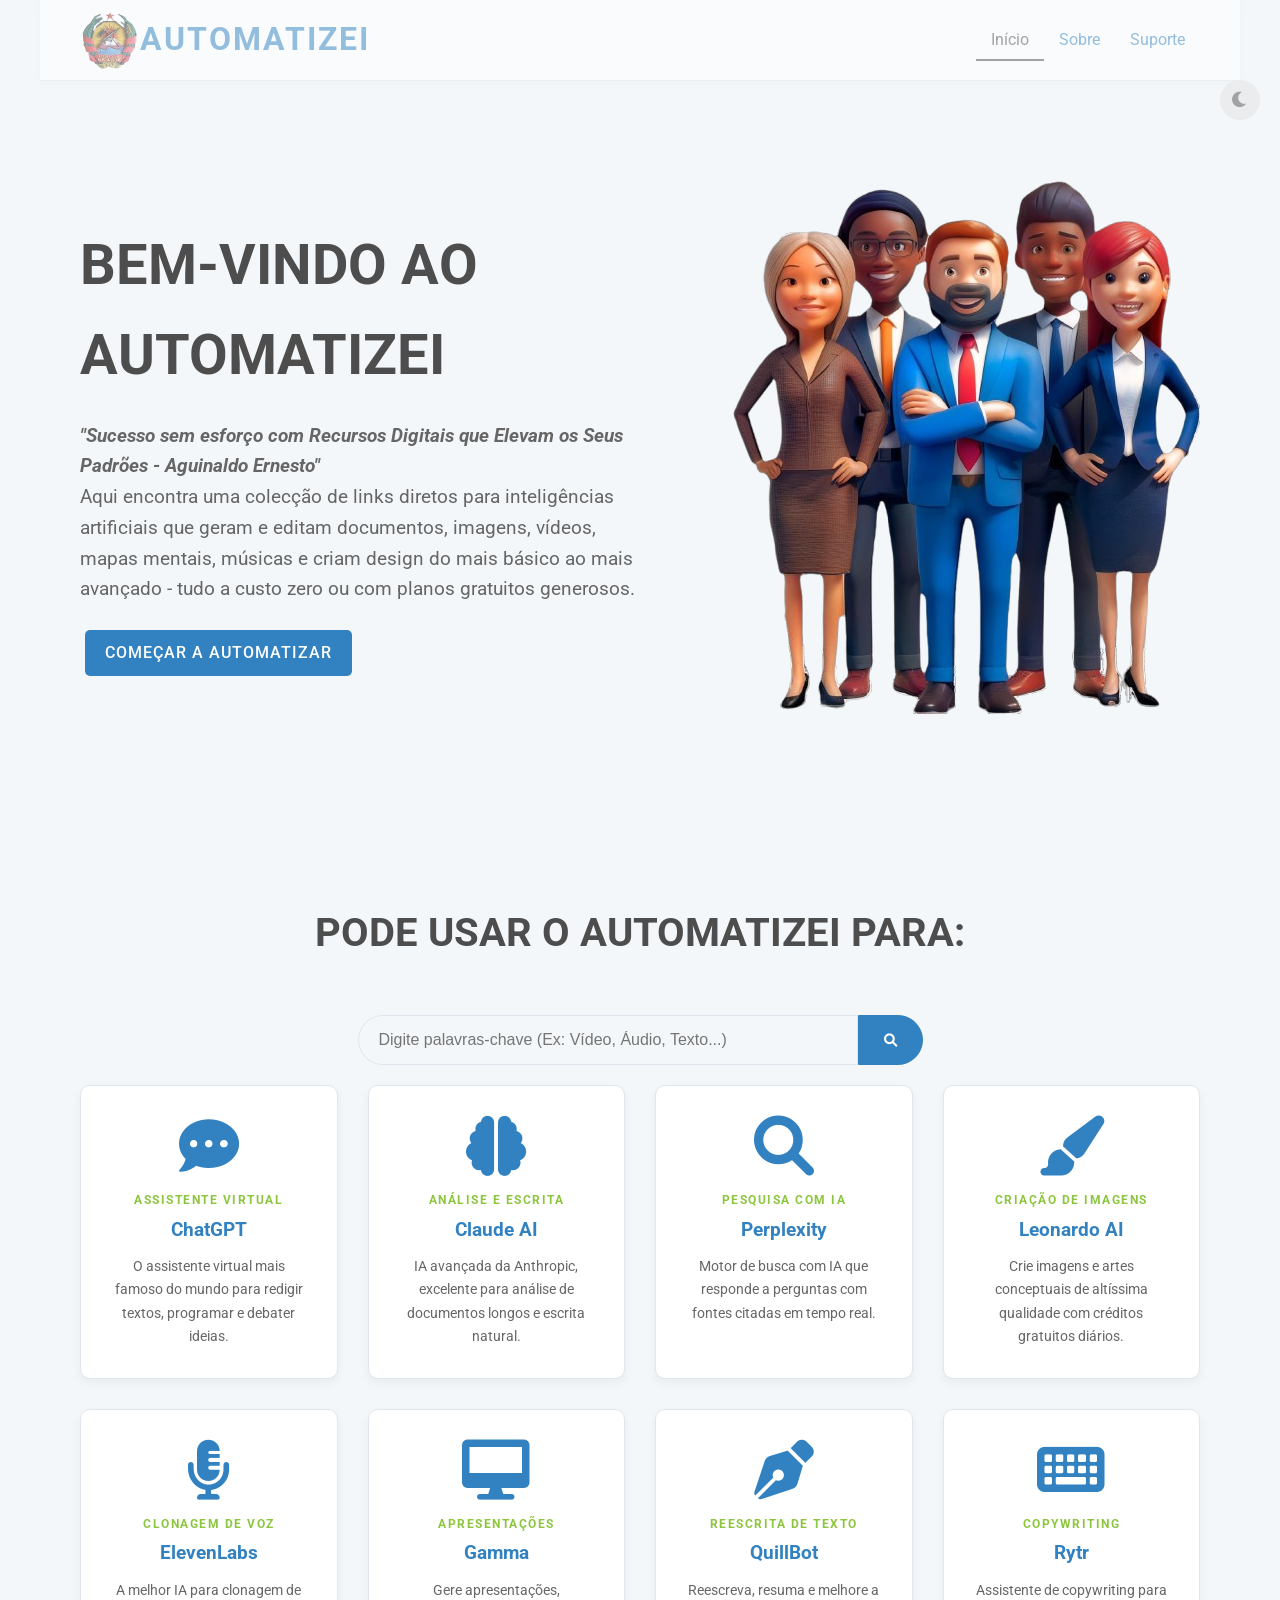
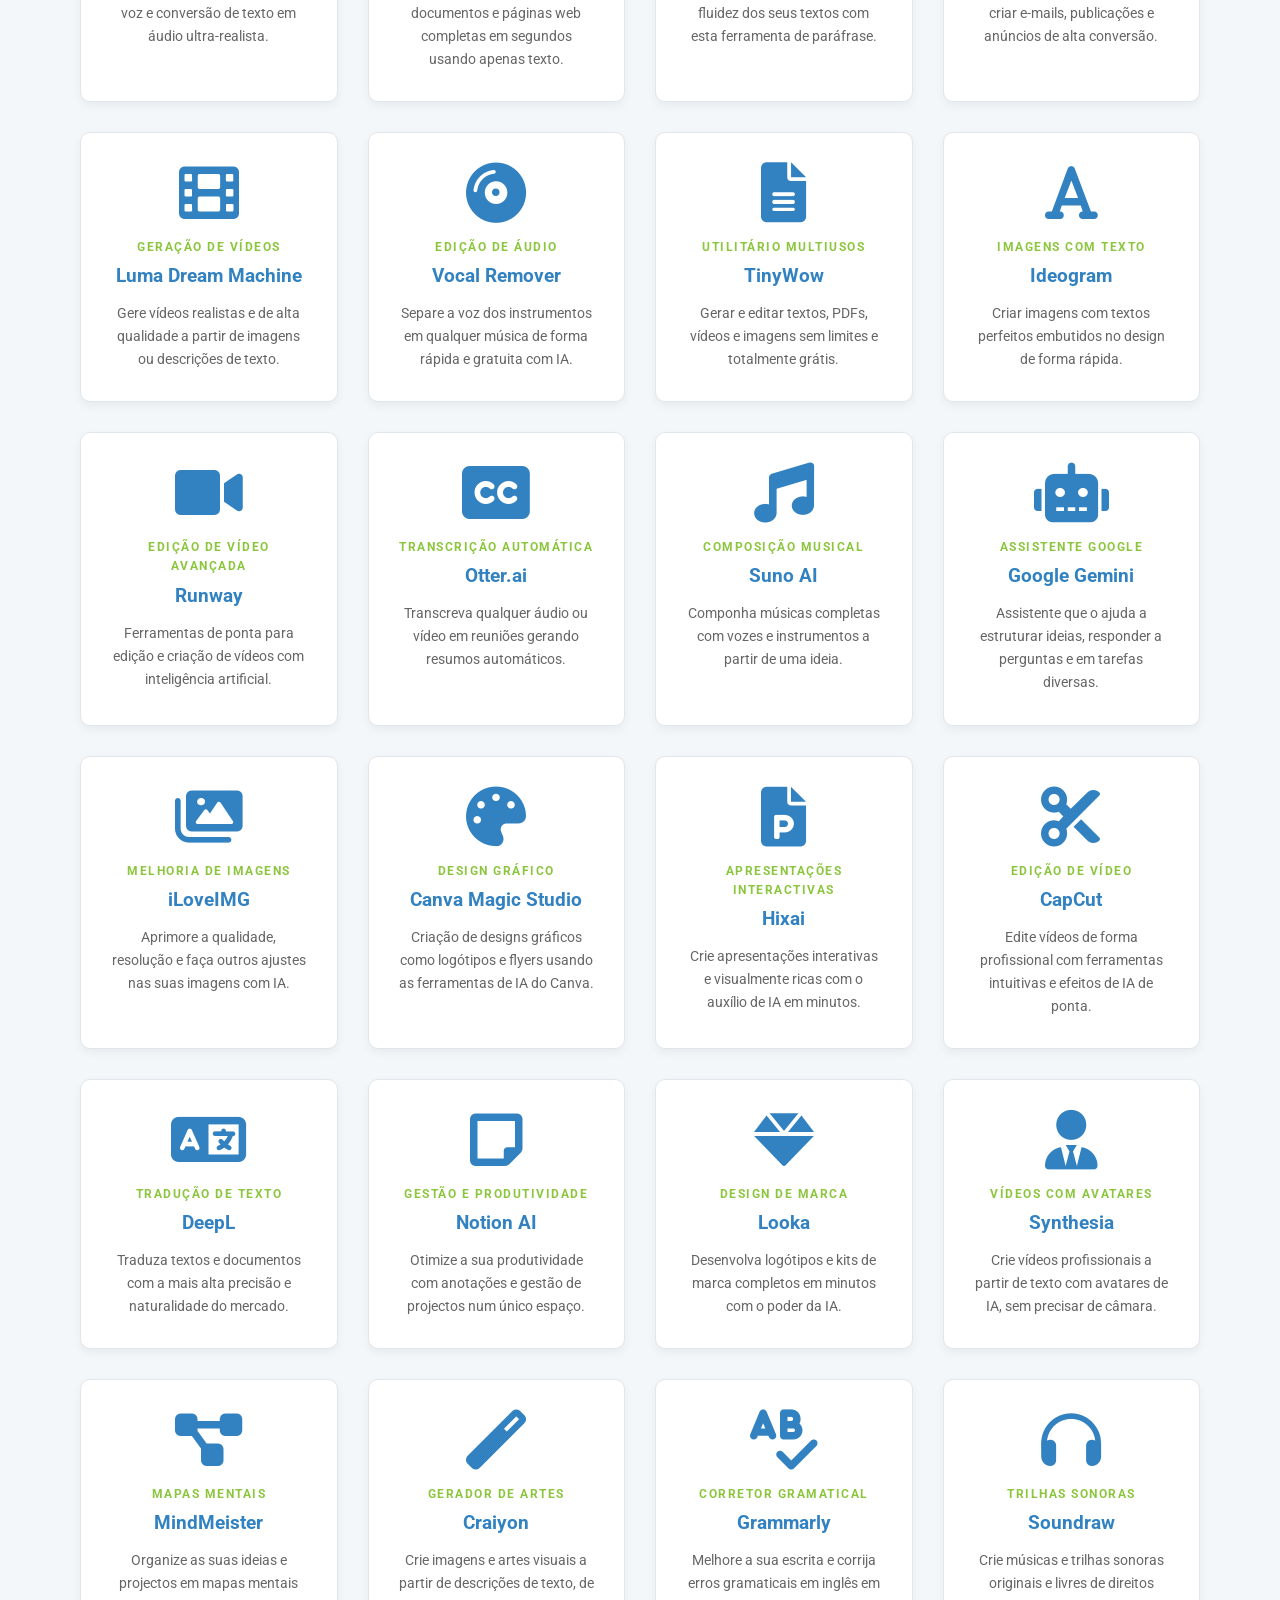
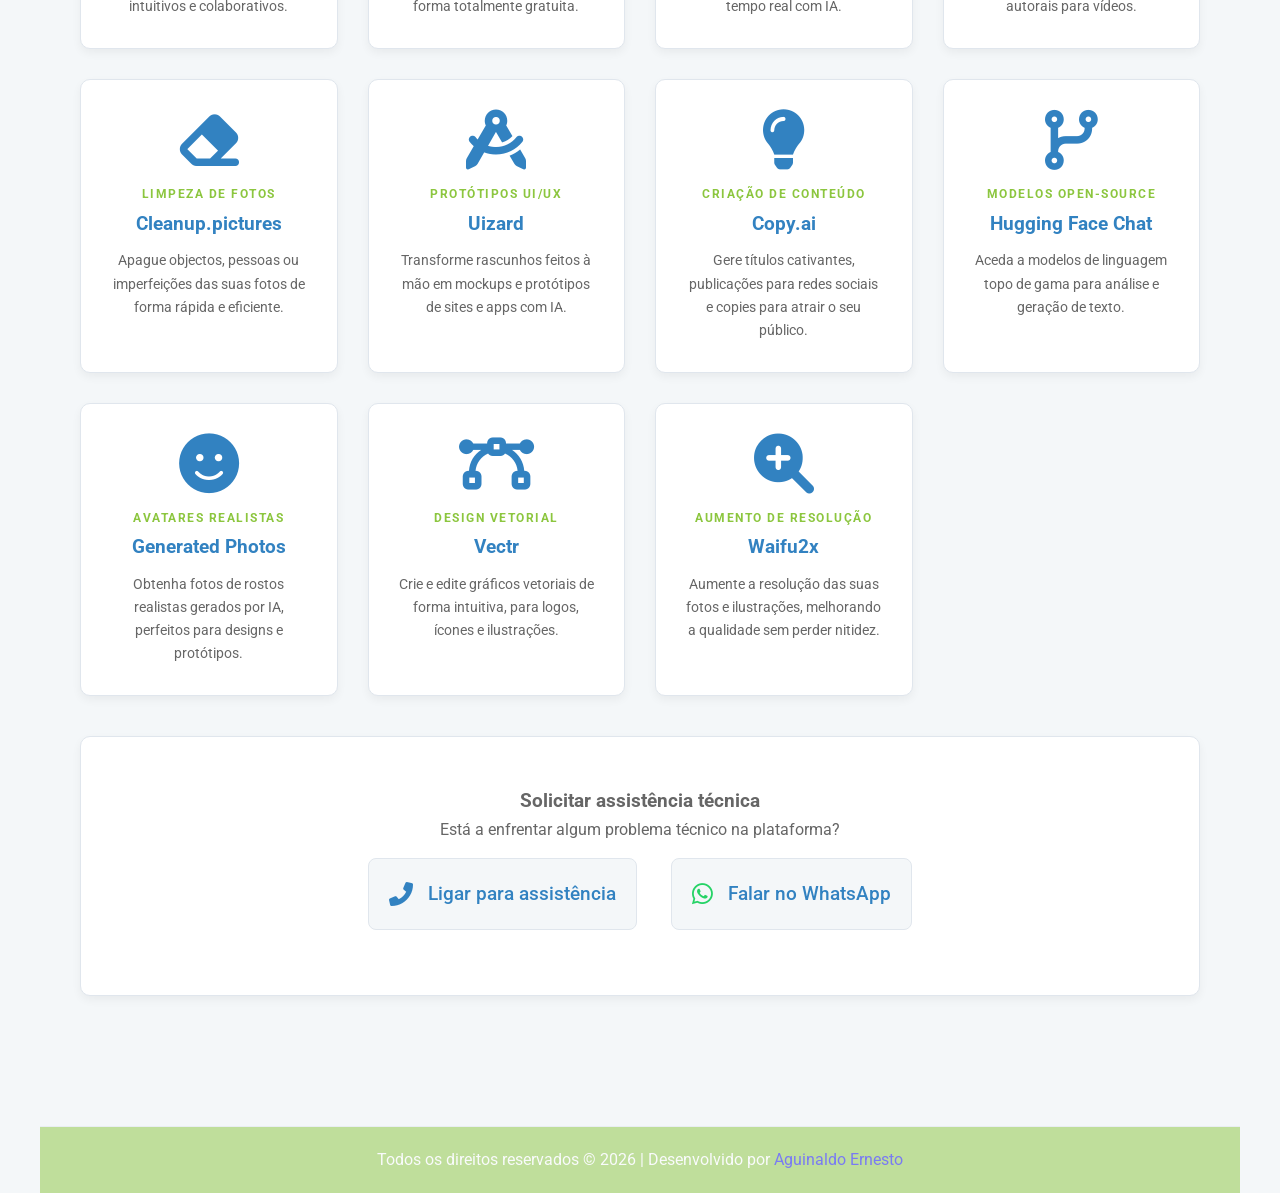
==== index.html @ c076ac00 "features-updade" ====
<!DOCTYPE html>
<html lang="pt-MZ">

<head>
    <meta charset="UTF-8">
    <meta name="viewport" content="width=device-width, initial-scale=1.0">
    <title>Início | Automatizei</title>
    <link rel="stylesheet" href="css/style.css">
    <link rel="shortcut icon" href="img/ar logo.png" type="image/x-icon">
    <link rel="stylesheet" href="https://cdnjs.cloudflare.com/ajax/libs/font-awesome/6.0.0-beta3/css/all.min.css">
</head>

<body data-theme="light">
    <header class="header">
        <div class="logo">
            <img src="img/ar logo.png" alt="Logo da AR">
            <h1>AUTOMATIZEI</h1>
        </div>
        <nav class="main-nav">
            <ul>
                <li><a href="index.html" class="active">Início</a></li>
                <li><a href="sobre.html">Sobre</a></li>
                <li><a href="suporte.html">Suporte</a></li>
            </ul>
        </nav>
        <div class="header-actions">
            <button id="theme-toggle" class="theme-toggle-button">
                <i class="fas fa-moon"></i>
            </button>
        </div>
    </header>

    <main class="main-content">
        <section class="hero-section">
            <div class="hero-text">
                <h2>BEM-VINDO AO AUTOMATIZEI</h2>
                <p>
                    <em><strong>"Sucesso sem esforço com Recursos Digitais que Elevam os Seus Padrões - Aguinaldo
                            Ernesto"</strong></em><br>
                    Aqui encontra uma colecção de links diretos para inteligências artificiais que geram e editam
                    documentos, imagens, vídeos, mapas mentais, músicas e criam design do mais básico ao mais avançado -
                    tudo a custo zero ou com planos gratuitos generosos.
                </p>
                <a href="#tools" class="cta-button">Começar a automatizar</a>
            </div>
            <div class="hero-image">
                <img src="img/wellcome without bg.png" alt="Imagem de boas-vindas">
            </div>
        </section>

        <section id="tools" class="tools-section">
            <h2>PODE USAR O AUTOMATIZEI PARA: </h2>
            <div class="search-bar-container-main">
                <input type="text" class="searchInputMain"
                    placeholder="Digite palavras-chave (Ex: Vídeo, Áudio, Texto...)">
                <button class="searchButtonMain"><i class="fas fa-search"></i></button>
            </div>

            <div class="tools-grid">

                <a href="https://chatgpt.com/" target="_blank" class="tool-card tool-item">
                    <i class="fas fa-comment-dots"></i>
                    <h4 class="tool-task">Assistente Virtual</h4>
                    <h3>ChatGPT</h3>
                    <p>O assistente virtual mais famoso do mundo para redigir textos, programar e debater ideias.</p>
                </a>

                <a href="https://claude.ai/" target="_blank" class="tool-card tool-item">
                    <i class="fas fa-brain"></i>
                    <h4 class="tool-task">Análise e Escrita</h4>
                    <h3>Claude AI</h3>
                    <p>IA avançada da Anthropic, excelente para análise de documentos longos e escrita natural.</p>
                </a>

                <a href="https://www.perplexity.ai/" target="_blank" class="tool-card tool-item">
                    <i class="fas fa-search"></i>
                    <h4 class="tool-task">Pesquisa com IA</h4>
                    <h3>Perplexity</h3>
                    <p>Motor de busca com IA que responde a perguntas com fontes citadas em tempo real.</p>
                </a>

                <a href="https://leonardo.ai/" target="_blank" class="tool-card tool-item">
                    <i class="fas fa-paint-brush"></i>
                    <h4 class="tool-task">Criação de Imagens</h4>
                    <h3>Leonardo AI</h3>
                    <p>Crie imagens e artes conceptuais de altíssima qualidade com créditos gratuitos diários.</p>
                </a>

                <a href="https://elevenlabs.io/" target="_blank" class="tool-card tool-item">
                    <i class="fas fa-microphone-alt"></i>
                    <h4 class="tool-task">Clonagem de Voz</h4>
                    <h3>ElevenLabs</h3>
                    <p>A melhor IA para clonagem de voz e conversão de texto em áudio ultra-realista.</p>
                </a>

                <a href="https://gamma.app/" target="_blank" class="tool-card tool-item">
                    <i class="fas fa-desktop"></i>
                    <h4 class="tool-task">Apresentações</h4>
                    <h3>Gamma</h3>
                    <p>Gere apresentações, documentos e páginas web completas em segundos usando apenas texto.</p>
                </a>

                <a href="https://quillbot.com/" target="_blank" class="tool-card tool-item">
                    <i class="fas fa-pen-nib"></i>
                    <h4 class="tool-task">Reescrita de Texto</h4>
                    <h3>QuillBot</h3>
                    <p>Reescreva, resuma e melhore a fluidez dos seus textos com esta ferramenta de paráfrase.</p>
                </a>

                <a href="https://rytr.me/" target="_blank" class="tool-card tool-item">
                    <i class="fas fa-keyboard"></i>
                    <h4 class="tool-task">Copywriting</h4>
                    <h3>Rytr</h3>
                    <p>Assistente de copywriting para criar e-mails, publicações e anúncios de alta conversão.</p>
                </a>

                <a href="https://lumalabs.ai/dream-machine" target="_blank" class="tool-card tool-item">
                    <i class="fas fa-film"></i>
                    <h4 class="tool-task">Geração de Vídeos</h4>
                    <h3>Luma Dream Machine</h3>
                    <p>Gere vídeos realistas e de alta qualidade a partir de imagens ou descrições de texto.</p>
                </a>

                <a href="https://vocalremover.org/pt/" target="_blank" class="tool-card tool-item">
                    <i class="fas fa-compact-disc"></i>
                    <h4 class="tool-task">Edição de Áudio</h4>
                    <h3>Vocal Remover</h3>
                    <p>Separe a voz dos instrumentos em qualquer música de forma rápida e gratuita com IA.</p>
                </a>

                <a href="https://tinywow.com" target="_blank" class="tool-card tool-item">
                    <i class="fas fa-file-alt"></i>
                    <h4 class="tool-task">Utilitário Multiusos</h4>
                    <h3>TinyWow</h3>
                    <p>Gerar e editar textos, PDFs, vídeos e imagens sem limites e totalmente grátis.</p>
                </a>

                <a href="https://ideogram.ai" target="_blank" class="tool-card tool-item">
                    <i class="fas fa-font"></i>
                    <h4 class="tool-task">Imagens com Texto</h4>
                    <h3>Ideogram</h3>
                    <p>Criar imagens com textos perfeitos embutidos no design de forma rápida.</p>
                </a>

                <a href="https://runwayml.com" target="_blank" class="tool-card tool-item">
                    <i class="fas fa-video"></i>
                    <h4 class="tool-task">Edição de Vídeo Avançada</h4>
                    <h3>Runway</h3>
                    <p>Ferramentas de ponta para edição e criação de vídeos com inteligência artificial.</p>
                </a>

                <a href="https://otter.ai" target="_blank" class="tool-card tool-item">
                    <i class="fas fa-closed-captioning"></i>
                    <h4 class="tool-task">Transcrição Automática</h4>
                    <h3>Otter.ai</h3>
                    <p>Transcreva qualquer áudio ou vídeo em reuniões gerando resumos automáticos.</p>
                </a>

                <a href="https://suno.com" target="_blank" class="tool-card tool-item">
                    <i class="fas fa-music"></i>
                    <h4 class="tool-task">Composição Musical</h4>
                    <h3>Suno AI</h3>
                    <p>Componha músicas completas com vozes e instrumentos a partir de uma ideia.</p>
                </a>

                <a href="https://gemini.google.com/" target="_blank" class="tool-card tool-item">
                    <i class="fas fa-robot"></i>
                    <h4 class="tool-task">Assistente Google</h4>
                    <h3>Google Gemini</h3>
                    <p>Assistente que o ajuda a estruturar ideias, responder a perguntas e em tarefas diversas.</p>
                </a>

                <a href="https://iloveimg.com/pt" target="_blank" class="tool-card tool-item">
                    <i class="fas fa-images"></i>
                    <h4 class="tool-task">Melhoria de Imagens</h4>
                    <h3>iLoveIMG</h3>
                    <p>Aprimore a qualidade, resolução e faça outros ajustes nas suas imagens com IA.</p>
                </a>

                <a href="https://www.canva.com/magic-home/" target="_blank" class="tool-card tool-item">
                    <i class="fas fa-palette"></i>
                    <h4 class="tool-task">Design Gráfico</h4>
                    <h3>Canva Magic Studio</h3>
                    <p>Criação de designs gráficos como logótipos e flyers usando as ferramentas de IA do Canva.</p>
                </a>

                <a href="https://hixai.com/ai-slides?language=en&campaignid=23314350841&adgroupid=190357771618&keyword=tome%20slides%20ai&device=c&gad_campaignid=23314350841"
                    target="_blank" class="tool-card tool-item">
                    <i class="fas fa-file-powerpoint"></i>
                    <h4 class="tool-task">Apresentações Interactivas</h4>
                    <h3>Hixai</h3>
                    <p>Crie apresentações interativas e visualmente ricas com o auxílio de IA em minutos.</p>
                </a>

                <a href="https://www.capcut.com/" target="_blank" class="tool-card tool-item">
                    <i class="fas fa-cut"></i>
                    <h4 class="tool-task">Edição de Vídeo</h4>
                    <h3>CapCut</h3>
                    <p>Edite vídeos de forma profissional com ferramentas intuitivas e efeitos de IA de ponta.</p>
                </a>

                <a href="https://www.deepl.com/translator" target="_blank" class="tool-card tool-item">
                    <i class="fas fa-language"></i>
                    <h4 class="tool-task">Tradução de Texto</h4>
                    <h3>DeepL</h3>
                    <p>Traduza textos e documentos com a mais alta precisão e naturalidade do mercado.</p>
                </a>

                <a href="https://www.notion.so/" target="_blank" class="tool-card tool-item">
                    <i class="fas fa-sticky-note"></i>
                    <h4 class="tool-task">Gestão e Produtividade</h4>
                    <h3>Notion AI</h3>
                    <p>Otimize a sua produtividade com anotações e gestão de projectos num único espaço.</p>
                </a>

                <a href="https://www.looka.com/" target="_blank" class="tool-card tool-item">
                    <i class="fas fa-gem"></i>
                    <h4 class="tool-task">Design de Marca</h4>
                    <h3>Looka</h3>
                    <p>Desenvolva logótipos e kits de marca completos em minutos com o poder da IA.</p>
                </a>

                <a href="https://www.synthesia.io/" target="_blank" class="tool-card tool-item">
                    <i class="fas fa-user-tie"></i>
                    <h4 class="tool-task">Vídeos com Avatares</h4>
                    <h3>Synthesia</h3>
                    <p>Crie vídeos profissionais a partir de texto com avatares de IA, sem precisar de câmara.</p>
                </a>

                <a href="https://www.mindmeister.com/" target="_blank" class="tool-card tool-item">
                    <i class="fas fa-project-diagram"></i>
                    <h4 class="tool-task">Mapas Mentais</h4>
                    <h3>MindMeister</h3>
                    <p>Organize as suas ideias e projectos em mapas mentais intuitivos e colaborativos.</p>
                </a>

                <a href="https://www.craiyon.com/" target="_blank" class="tool-card tool-item">
                    <i class="fas fa-magic"></i>
                    <h4 class="tool-task">Gerador de Artes</h4>
                    <h3>Craiyon</h3>
                    <p>Crie imagens e artes visuais a partir de descrições de texto, de forma totalmente gratuita.</p>
                </a>

                <a href="https://www.grammarly.com/" target="_blank" class="tool-card tool-item">
                    <i class="fas fa-spell-check"></i>
                    <h4 class="tool-task">Corretor Gramatical</h4>
                    <h3>Grammarly</h3>
                    <p>Melhore a sua escrita e corrija erros gramaticais em inglês em tempo real com IA.</p>
                </a>

                <a href="https://soundraw.io/" target="_blank" class="tool-card tool-item">
                    <i class="fas fa-headphones"></i>
                    <h4 class="tool-task">Trilhas Sonoras</h4>
                    <h3>Soundraw</h3>
                    <p>Crie músicas e trilhas sonoras originais e livres de direitos autorais para vídeos.</p>
                </a>

                <a href="https://cleanup.pictures/" target="_blank" class="tool-card tool-item">
                    <i class="fas fa-eraser"></i>
                    <h4 class="tool-task">Limpeza de Fotos</h4>
                    <h3>Cleanup.pictures</h3>
                    <p>Apague objectos, pessoas ou imperfeições das suas fotos de forma rápida e eficiente.</p>
                </a>

                <a href="https://uizard.io/" target="_blank" class="tool-card tool-item">
                    <i class="fas fa-drafting-compass"></i>
                    <h4 class="tool-task">Protótipos UI/UX</h4>
                    <h3>Uizard</h3>
                    <p>Transforme rascunhos feitos à mão em mockups e protótipos de sites e apps com IA.</p>
                </a>

                <a href="https://www.copy.ai/" target="_blank" class="tool-card tool-item">
                    <i class="fas fa-lightbulb"></i>
                    <h4 class="tool-task">Criação de Conteúdo</h4>
                    <h3>Copy.ai</h3>
                    <p>Gere títulos cativantes, publicações para redes sociais e copies para atrair o seu público.</p>
                </a>

                <a href="https://huggingface.co/chat/" target="_blank" class="tool-card tool-item">
                    <i class="fas fa-code-branch"></i>
                    <h4 class="tool-task">Modelos Open-Source</h4>
                    <h3>Hugging Face Chat</h3>
                    <p>Aceda a modelos de linguagem topo de gama para análise e geração de texto.</p>
                </a>

                <a href="https://generated.photos/" target="_blank" class="tool-card tool-item">
                    <i class="fas fa-face-smile"></i>
                    <h4 class="tool-task">Avatares Realistas</h4>
                    <h3>Generated Photos</h3>
                    <p>Obtenha fotos de rostos realistas gerados por IA, perfeitos para designs e protótipos.</p>
                </a>

                <a href="https://vectr.com/" target="_blank" class="tool-card tool-item">
                    <i class="fas fa-bezier-curve"></i>
                    <h4 class="tool-task">Design Vetorial</h4>
                    <h3>Vectr</h3>
                    <p>Crie e edite gráficos vetoriais de forma intuitiva, para logos, ícones e ilustrações.</p>
                </a>

                <a href="http://waifu2x.udp.jp/" target="_blank" class="tool-card tool-item">
                    <i class="fas fa-search-plus"></i>
                    <h4 class="tool-task">Aumento de Resolução</h4>
                    <h3>Waifu2x</h3>
                    <p>Aumente a resolução das suas fotos e ilustrações, melhorando a qualidade sem perder nitidez.</p>
                </a>

            </div>

            <div id="no-results-main" style="display: none; text-align: center; padding: 20px;">
                <p>Nenhuma ferramenta encontrada.</p>
                <a href="suporte.html#sTool" class="cta-button" style="font-size: 0.9em;">Sugerir esta ferramenta</a>
            </div>

            <section class="contact-section ">
                <h3>Solicitar assistência técnica</h3>
                <p>Está a enfrentar algum problema técnico na plataforma?</p>
                <div class="contact-card ">
                    <div class="contact-info ">
                        <i class="fas fa-phone-alt"></i>
                        <a href="tel:+258849199234" style="text-decoration: none;">Ligar para assistência</a>
                    </div>
                </div>
                <div class="contact-card">
                    <div class="contact-info ">
                        <i class="fab fa-whatsapp icon" style="color: #25D366;"></i>
                        <a href="https://wa.me/258849199234" target="_blank" style="text-decoration: none;">Falar no
                            WhatsApp</a>
                    </div>
                </div>
            </section>
        </section>

    </main>

    <footer class="footer">
        <p>Todos os direitos reservados &copy; 2026 | Desenvolvido por <a href="https://github.com/agnaldoernesto"
                target="_blank" style="text-decoration: none;">Aguinaldo Ernesto</a></p>
    </footer>

    <button id="scrollTopBtn" class="scroll-top-button" aria-label="Voltar ao topo">
        <i class="fas fa-chevron-up"></i>
    </button>

    <script src="js/script.js"></script>
</body>

</html>
---- css/style.css ----
@import url('https://fonts.googleapis.com/css2?family=Code:wght@400;700&family=Roboto:wght@300;400;500&display=swap');

:root {
    --brand-blue: #3282c1;
    --brand-green: #8cc63f;
    --brand-dark: #4d4d4d;

    --bg-color: #f4f7f9;
    --card-bg-color: #ffffff;
    --primary-color: var(--brand-blue);
    --secondary-color: var(--brand-dark);
    --text-color-light: #666666;
    --border-color: #e0e6ed;
    --accent-color: var(--brand-green);
    --link-hover-color: #266496;
    --toggle-bg: #e0e0e0;
    --toggle-text: #4d4d4d;
}

body.dark-theme {
    --bg-color: #0f172a;
    --card-bg-color: #1e293b;
    --primary-color: #60a5fa;
    --secondary-color: #f8fafc;
    --text-color-light: #94a3b8;
    --border-color: #334155;
    --accent-color: var(--brand-green);
    --link-hover-color: #93c5fd;
    --toggle-bg: #334155;
    --toggle-text: #f8fafc;
}

body,
.header,
.tool-card,
.theme-toggle-button,
.about-section,
.support-section,
.contact-card,
.footer {
    transition: background-color 0.4s ease, color 0.4s ease, border-color 0.4s ease, box-shadow 0.4s ease;
}

* {
    margin: 0;
    padding: 0;
    box-sizing: border-box;
}

body {
    font-family: 'Roboto', 'Helvetica', sans-serif;
    background-color: var(--bg-color);
    color: var(--text-color-light);
    line-height: 1.6;
    overflow-x: hidden;
    transition: background-color 0.4s ease, color 0.4s ease;
}

.header,
.main-content,
.footer {
    max-width: 1200px;
    margin: 0 auto;
    padding: 0 40px;
}

.header {
    display: flex;
    justify-content: space-between;
    align-items: center;
    flex-wrap: wrap;
    padding: 10px 40px;
    background-color: var(--card-bg-color);
    border-bottom: 1px solid var(--border-color);
    box-shadow: 0 2px 10px #0000000d;
    opacity: 0.5;
    z-index: 1000;
}

.header:hover {
    opacity: 1;
    transition: opacity 0.5s ease-in-out;
}

.logo {
    display: flex;
    align-items: center;
    width: 50%;
}

.logo img {
    max-width: 60px;
}

.logo .logo-icon {
    font-size: 40px;
    color: var(--primary-color);
    margin-right: 10px;
}

.logo h1 {
    font-family: 'Roboto', 'Helvetica', sans-serif;
    font-weight: 700;
    color: var(--primary-color);
    text-transform: uppercase;
    letter-spacing: 2px;
}

.main-nav {
    width: 50%;
    display: flex;
    justify-content: end
}

.main-nav ul {
    list-style: none;
    display: flex;
}

.main-nav a {
    text-decoration: none;
    color: var(--primary-color);
    padding: 10px 15px;
    transition: color 0.3s, border-bottom 0.3s;
    font-family: 'Roboto', sans-serif;
    font-weight: 400;
}

.main-nav a:hover,
.main-nav a.active {
    color: var(--secondary-color);
    border-bottom: 2px solid var(--secondary-color);
}

.header-actions {
    display: flex;
    align-items: center;
}

.theme-toggle-button {
    position: fixed;
    top: 80px;
    right: 20px;
    background-color: var(--toggle-bg);
    color: var(--toggle-text);
    border: none;
    border-radius: 50%;
    width: 40px;
    height: 40px;
    display: flex;
    align-items: center;
    justify-content: center;
    cursor: pointer;
    font-size: 1.1em;
    transition: background-color 0.3s, transform 0.2s;
}

.theme-toggle-button:hover {
    transform: scale(1.1);
}


.scroll-top-button {
    position: fixed;
    right: 20px;
    bottom: 20px;
    width: 48px;
    height: 48px;
    border-radius: 50%;
    border: none;
    background-color: var(--primary-color);
    color: var(--card-bg-color);
    display: flex;
    align-items: center;
    justify-content: center;
    cursor: pointer;
    box-shadow: 0 6px 18px rgba(0, 0, 0, 0.15);
    transform: translateY(10px);
    opacity: 0;
    visibility: hidden;
    transition: opacity 0.3s ease, transform 0.2s ease, visibility 0.2s;
    z-index: 1200;
}

.scroll-top-button.show {
    opacity: 1;
    visibility: visible;
    transform: translateY(0);
}

.scroll-top-button i {
    font-size: 1.05rem;
}

body.dark-theme .scroll-top-button {
    background-color: var(--primary-color);
    color: var(--toggle-text);
}

.hero-section {
    display: flex;
    align-items: center;
    justify-content: space-between;
    padding: 100px 0;
}

.search-bar-container-main {
    display: flex;
    justify-content: center;
    margin: 20px 0;
}

.searchInputMain {
    width: 100%;
    max-width: 500px;
    padding: 15px 20px;
    border: 1px solid var(--border-color);
    border-radius: 50px 0 0 50px;
    font-size: 1rem;
    outline: none;
    background-color: var(--bg-color);
    color: var(--text-color-light);
}

.searchButtonMain {
    padding: 15px 25px;
    border: 1px solid var(--primary-color);
    background-color: var(--primary-color);
    color: var(--card-bg-color);
    border-radius: 0 50px 50px 0;
    cursor: pointer;
    transition: background-color 0.3s;
}

.searchButton:hover {
    background-color: var(--secondary-color);
}

.hero-text {
    max-width: 50%;
}

.hero-text h2 {
    font-size: 3.5em;
    font-family: 'Roboto', 'Helvetica', sans-serif;
    color: var(--secondary-color);
    margin-bottom: 20px;
}

.hero-text p {
    font-size: 1.2em;
    color: var(--text-color-light);
    margin: 20px 0;
}

.cta-button {
    width: fit-content;
    display: inline-block;
    padding: 10px 20px;
    background-color: var(--primary-color);
    color: var(--card-bg-color);
    text-decoration: none;
    border-radius: 5px;
    font-weight: 500;
    margin: 5px;
    text-transform: uppercase;
    letter-spacing: 1px;
    transition: background-color 0.3s, transform 0.3s;
}

.cta-button:hover {
    background-color: var(--primary-color);
    transform: translateY(-3px);
    box-shadow: 0 5px 15px #0000001a;
}

.hero-image {
    max-width: 50%;
}

.hero-image img {
    max-width: 100%;
    height: auto;
    border-radius: 10px;
}

.tools-section {
    padding: 80px 0;
    text-align: center;
}

.tools-section h2 {
    font-size: 2.5em;
    font-family: 'Roboto', 'Helvetica', sans-serif;
    color: var(--secondary-color);
    margin-bottom: 50px;
}

.tools-grid {
    display: grid;
    grid-template-columns: repeat(auto-fit, minmax(250px, 1fr));
    gap: 30px;
}

.tool-card {
    background-color: var(--card-bg-color);
    border: 1px solid var(--border-color);
    padding: 30px;
    border-radius: 10px;
    box-shadow: 0 4px 10px #0000000d;
    text-align: center;
    text-decoration: none;
    color: var(--text-color-light);
    transition: transform 0.3s, box-shadow 0.3s;
    display: block;
}

.tool-card:hover {
    transform: translateY(-5px);
    box-shadow: 0 8px 20px #0000001a;
}

.tool-card i {
    font-size: 60px;
    color: var(--primary-color);
    margin-bottom: 15px;
}

.tool-card h3 {
    margin-bottom: 10px;
    color: var(--primary-color);
    font-family: 'Roboto', 'Helvetica', sans-serif;
    font-weight: 700;
}

.tool-card p {
    font-size: 0.9em;
}

.tool-task {
    display: block;
    font-size: 0.75em;
    color: var(--accent-color);
    text-transform: uppercase;
    letter-spacing: 1.5px;
    margin-bottom: 5px;
    font-family: 'Roboto', sans-serif;
    font-weight: 700;
}

.about-section {
    display: flex;
    align-items: center;
    justify-content: center;
    gap: 50px;
    background-color: var(--card-bg-color);
    padding: 60px;
    border-radius: 10px;
    box-shadow: 0 4px 10px #0000000d;
    border: 1px solid var(--border-color);
    margin-top: 40px;
}

.about-image {
    max-width: 100%;
    text-align: center;
}

.about-image img {
    max-width: 100%;
    height: auto;
    border-radius: 10px;
}


.about-text h2 {
    font-size: 2.5em;
    font-family: 'Roboto', 'Helvetica', sans-serif;
    color: var(--secondary-color);
    margin-bottom: 20px;
}

.hidden {
    opacity: 0;
    transform: translateY(20px);
    transition: opacity 0.6s ease-out, transform 0.6s ease-out;
}

.visible {
    opacity: 1;
    transform: translateY(0);
}

.contact-section {

    align-items: center;
    justify-content: center;
    gap: 20px;
    background-color: var(--card-bg-color);
    padding: 50px;
    border-radius: 10px;
    box-shadow: 0 4px 10px #0000000d;
    border: 1px solid var(--border-color);
    margin-top: 40px;

}

.contact-card {
    background-color: var(--bg-color);
    border: 1px solid var(--border-color);
    border-radius: 8px;
    padding: 20px;
    display: inline-block;
    margin: 15px;
}

.contact-info {
    display: flex;
    align-items: center;
}

.contact-info i {
    font-size: 1.5em;
    color: var(--primary-color);
    margin-right: 15px;
}

.contact-info a {
    color: var(--primary-color);
    font-size: 1.2em;
    font-weight: 500;
    transition: color 0.3s;
}

.contact-info a:hover {
    color: var(--secondary-color);
}

.footer {
    text-align: center;
    padding: 20px;
    background-color: var(--accent-color);
    color: var(--card-bg-color);
    border-top: 1px solid var(--border-color);
    margin-top: 50px;
    opacity: 0.5;
}

.footer:hover {
    opacity: 1;
    transition: opacity 0.5s ease-in-out;
}

/* Telas de tablet (tamanho máximo de 878px) */
@media (max-width: 878px) {

    .header,
    .main-content,
    .footer {
        padding: 10px;
    }

    .header {
        flex-direction: row;
        align-items: center;
        justify-content: space-evenly;
    }

    .main-nav ul {
        flex-wrap: nowrap;
        justify-content: center;
    }

    .header-actions {
        width: fit-content;
        justify-content: center;
    }

    .theme-toggle-button {
        width: 40px;
        height: 40px;
        margin: 10px;
    }

    .hero-section {
        flex-direction: column;
        text-align: center;
        padding: 60px 0;
    }

    .search-bar-container-main {
        flex-direction: column;
        margin: 40px 0;
        align-items: center;
    }

    .searchInputMain {
        border-radius: 50px;
        margin-bottom: 10px;
    }

    .searchButtonMain {
        border-radius: 50px;
        width: 100%;
        max-width: 200px;
    }

    .hero-text,
    .hero-image {
        max-width: 85%;
    }

    .hero-text h2 {
        font-size: 2.5em;
        font-family: 'Roboto', 'Helvetica', sans-serif;
    }

    .hero-image {
        margin-top: 30px;
    }

    .about-section {
        flex-direction: column;
        padding: 40px;
    }

    .about-image {
        max-width: 50%;
    }

    .about-image img {
        max-width: 50%;
    }

    .about-text h2 {
        font-size: 2em;
        font-family: 'Roboto', 'Helvetica', sans-serif;
    }

    .tools-section h2 {
        font-size: 2em;
        font-family: 'Roboto', 'Helvetica', sans-serif;
    }


    .contact-card {
        padding: 15px;
    }
}

/* Telas de celular (tamanho máximo de 550px) */
@media (max-width: 550px) {
    .header {
        align-items: center;
    }

    .logo {
        justify-content: center;
    }

    .logo h1 {
        display: none;
    }

    .main-nav {
        justify-content: center;
    }

    .main-nav ul {
        flex-direction: row;
        align-items: center;
    }

    .main-nav a {
        padding: 8px 10px;
    }

    .hero-text h2 {
        font-size: 2em;
    }

    .hero-text p {
        font-size: 1em;
    }

    .cta-button {
        padding: 12px 20px;
        font-size: 0.9em;
    }

    .tools-grid {
        gap: 20px;
    }

    .tool-card {
        padding: 10px;
        margin: 10px;
    }

    .tool-card i {
        font-size: 48px;
    }

    .about-text h2,
    .tools-section h2,
    .support-section h2 {
        font-size: 1.8em;
        font-family: 'Roboto', 'Helvetica', sans-serif;
    }

    .about-image {
        max-width: 60%;
    }

    .about-image img {
        max-width: 45%;
    }

}

/* Telas de celular menores (tamanho máximo de 380px) */

@media (max-width: 380px) {

    .header {
        flex-direction: column;
    }

    .logo {
        margin-bottom: 1rem;
    }

    .about-text p {
        text-align: justify;
    }
}
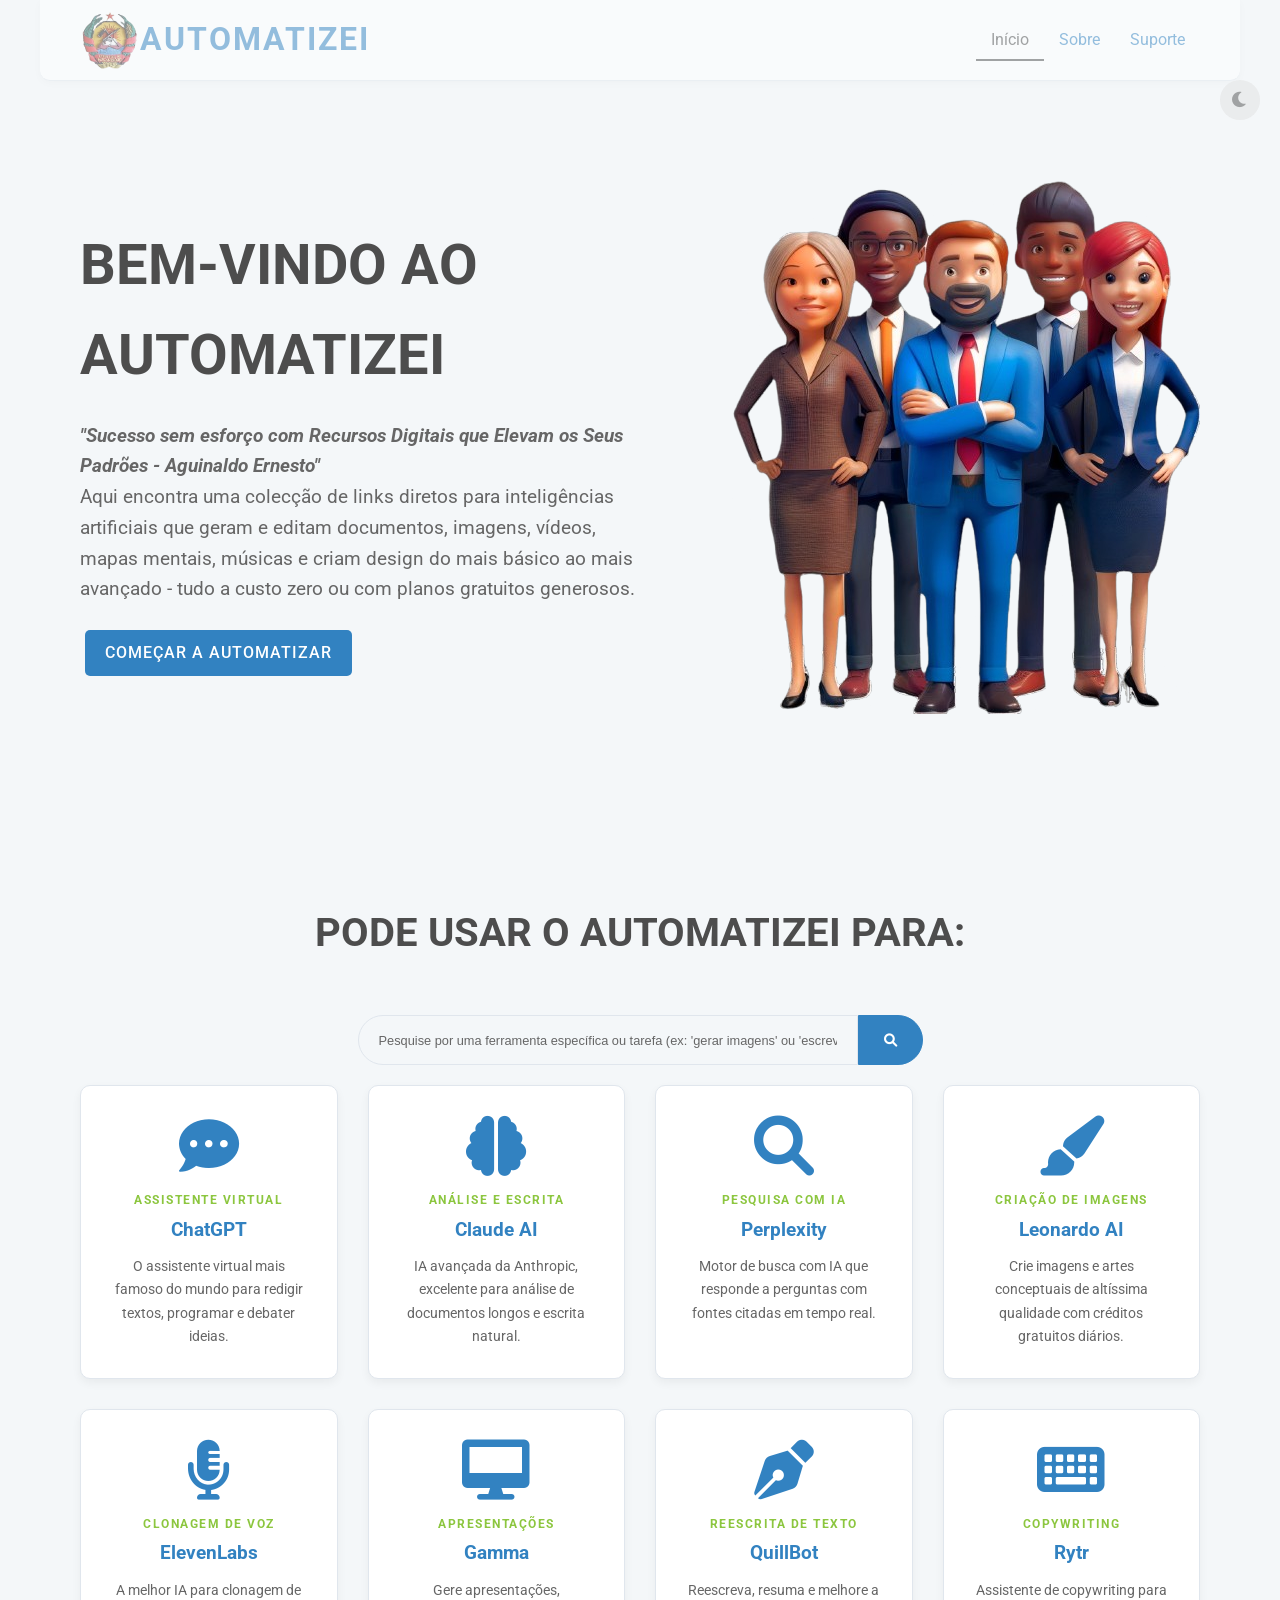
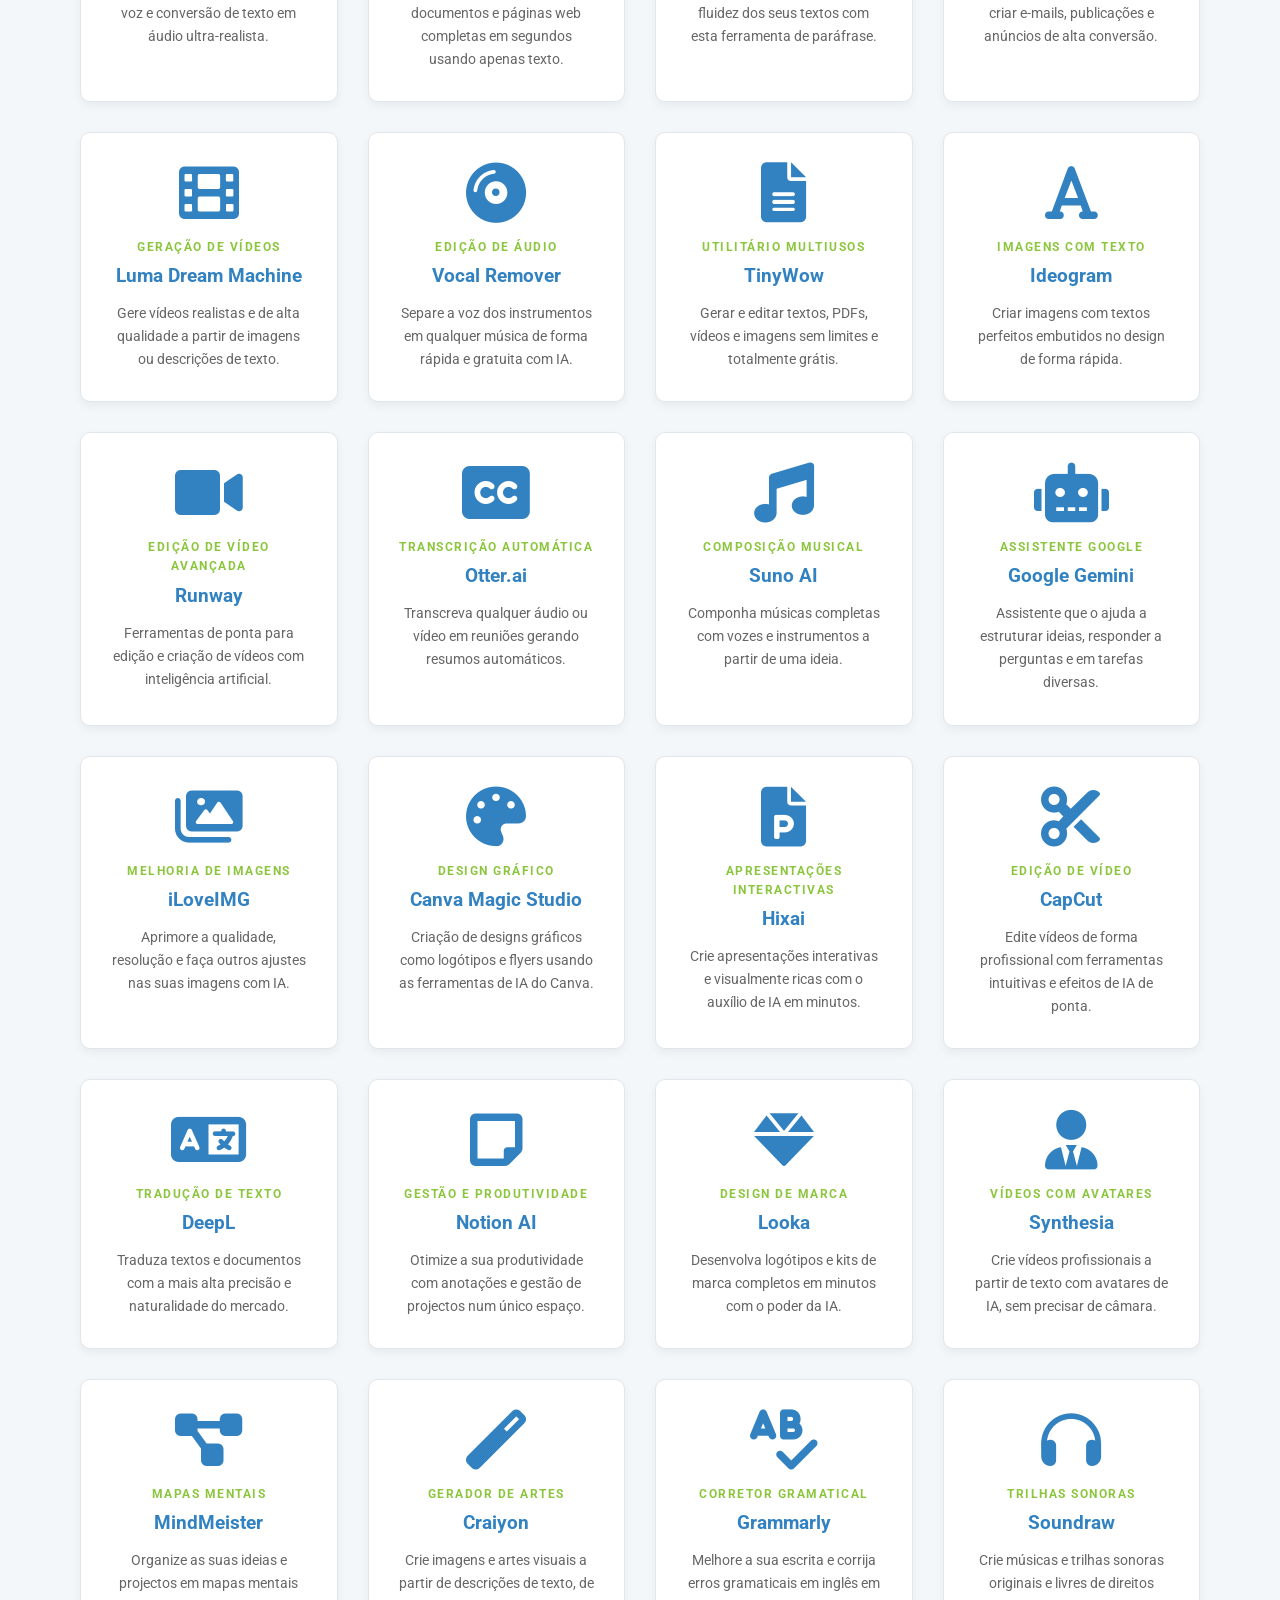
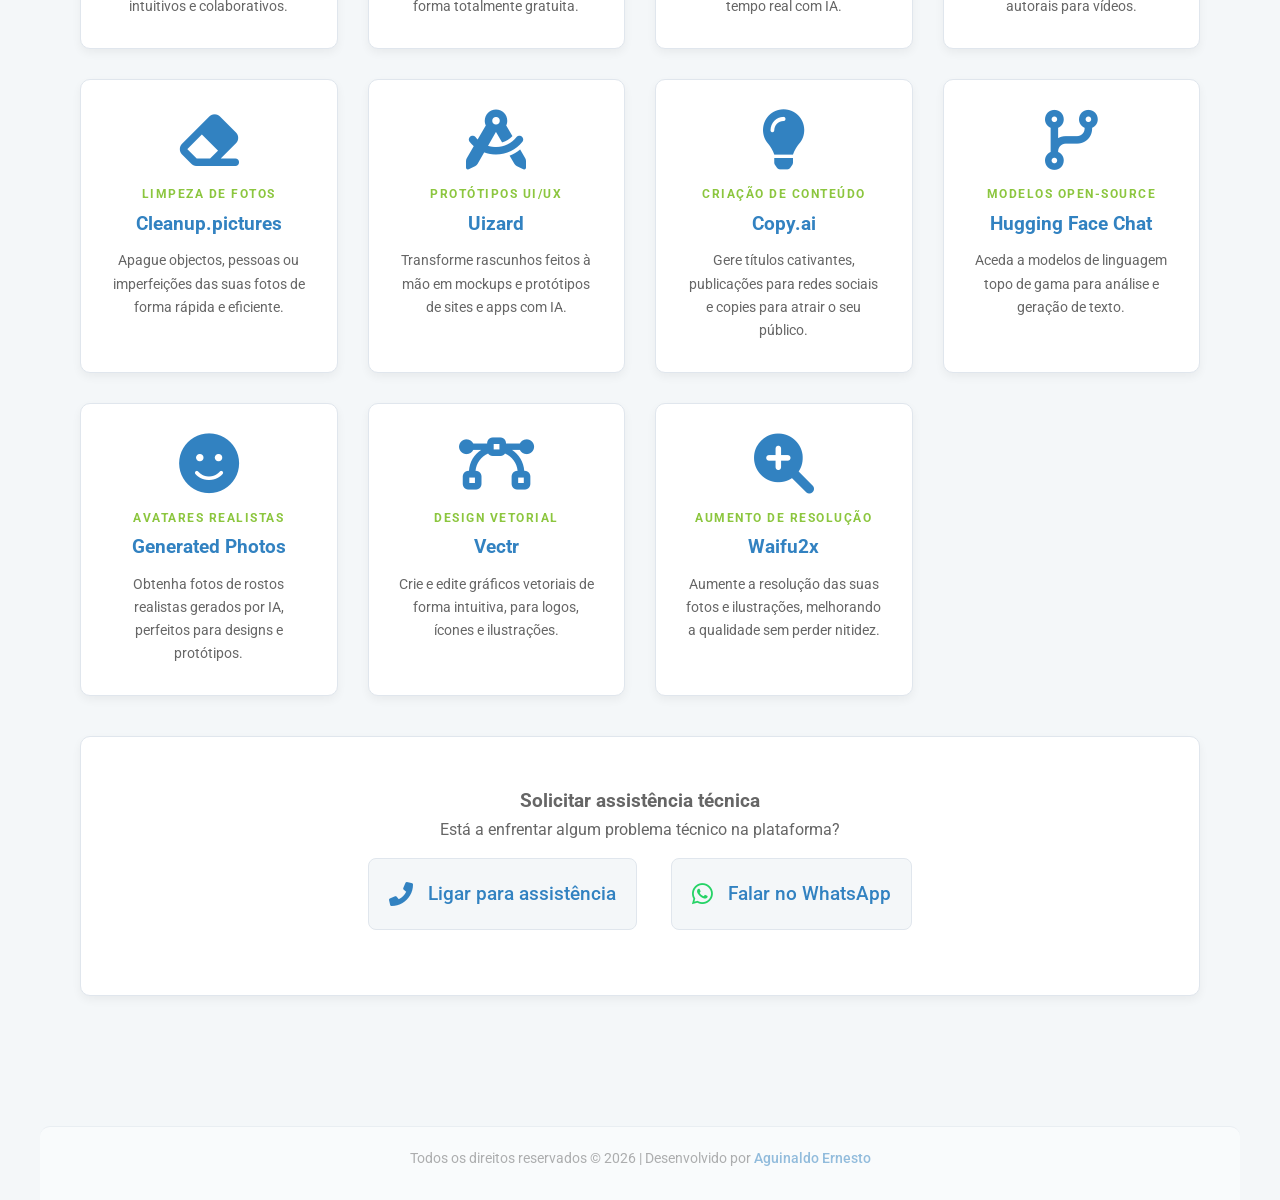
==== commit 3d528dfc: "ft:update feautures" ====
--- a/index.html
+++ b/index.html
@@ -52,7 +52,7 @@
             <h2>PODE USAR O AUTOMATIZEI PARA: </h2>
             <div class="search-bar-container-main">
                 <input type="text" class="searchInputMain"
-                    placeholder="Digite palavras-chave (Ex: Vídeo, Áudio, Texto...)">
+                    placeholder="Pesquise por uma ferramenta específica ou tarefa (ex: 'gerar imagens' ou 'escrever textos')">
                 <button class="searchButtonMain"><i class="fas fa-search"></i></button>
             </div>
 
--- a/css/style.css
+++ b/css/style.css
@@ -75,6 +75,7 @@
     box-shadow: 0 2px 10px #0000000d;
     opacity: 0.5;
     z-index: 1000;
+    border-radius: 0 0 10px 10px;
 }
 
 .header:hover {
@@ -220,6 +221,11 @@
     outline: none;
     background-color: var(--bg-color);
     color: var(--text-color-light);
+}
+
+.searchInputMain::placeholder {
+    color: var(--text-color-light);
+    font-size: 0.8rem;
 }
 
 .searchButtonMain {
@@ -439,11 +445,23 @@
 .footer {
     text-align: center;
     padding: 20px;
-    background-color: var(--accent-color);
-    color: var(--card-bg-color);
+    background-color: var(--card-bg-color);
     border-top: 1px solid var(--border-color);
     margin-top: 50px;
+    border-radius: 10px 10px 0 0;
     opacity: 0.5;
+}
+
+.footer p {
+    margin-bottom: 10px;
+    font-size: 0.9rem;
+}   
+
+.footer a {
+    color: var(--primary-color);
+    text-decoration: none;
+    font-weight: 500;
+    transition: color 0.3s;
 }
 
 .footer:hover {
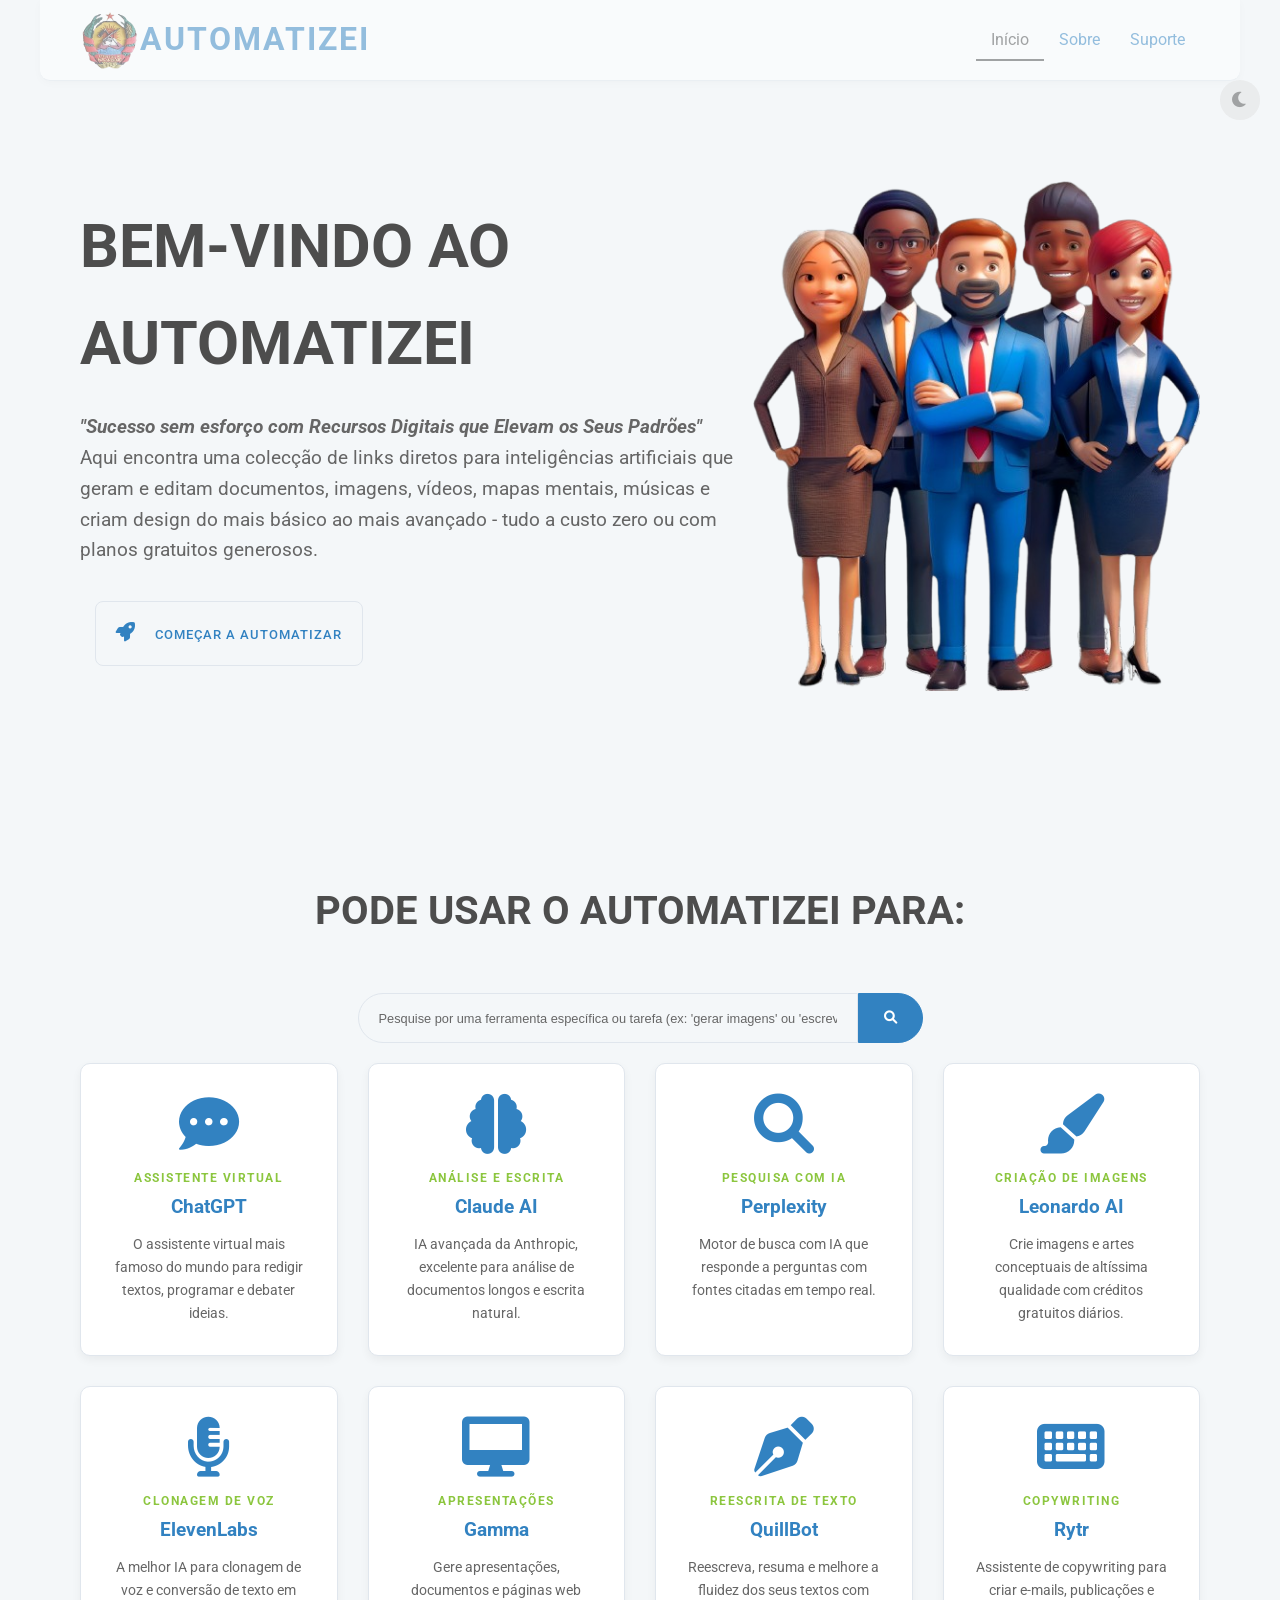
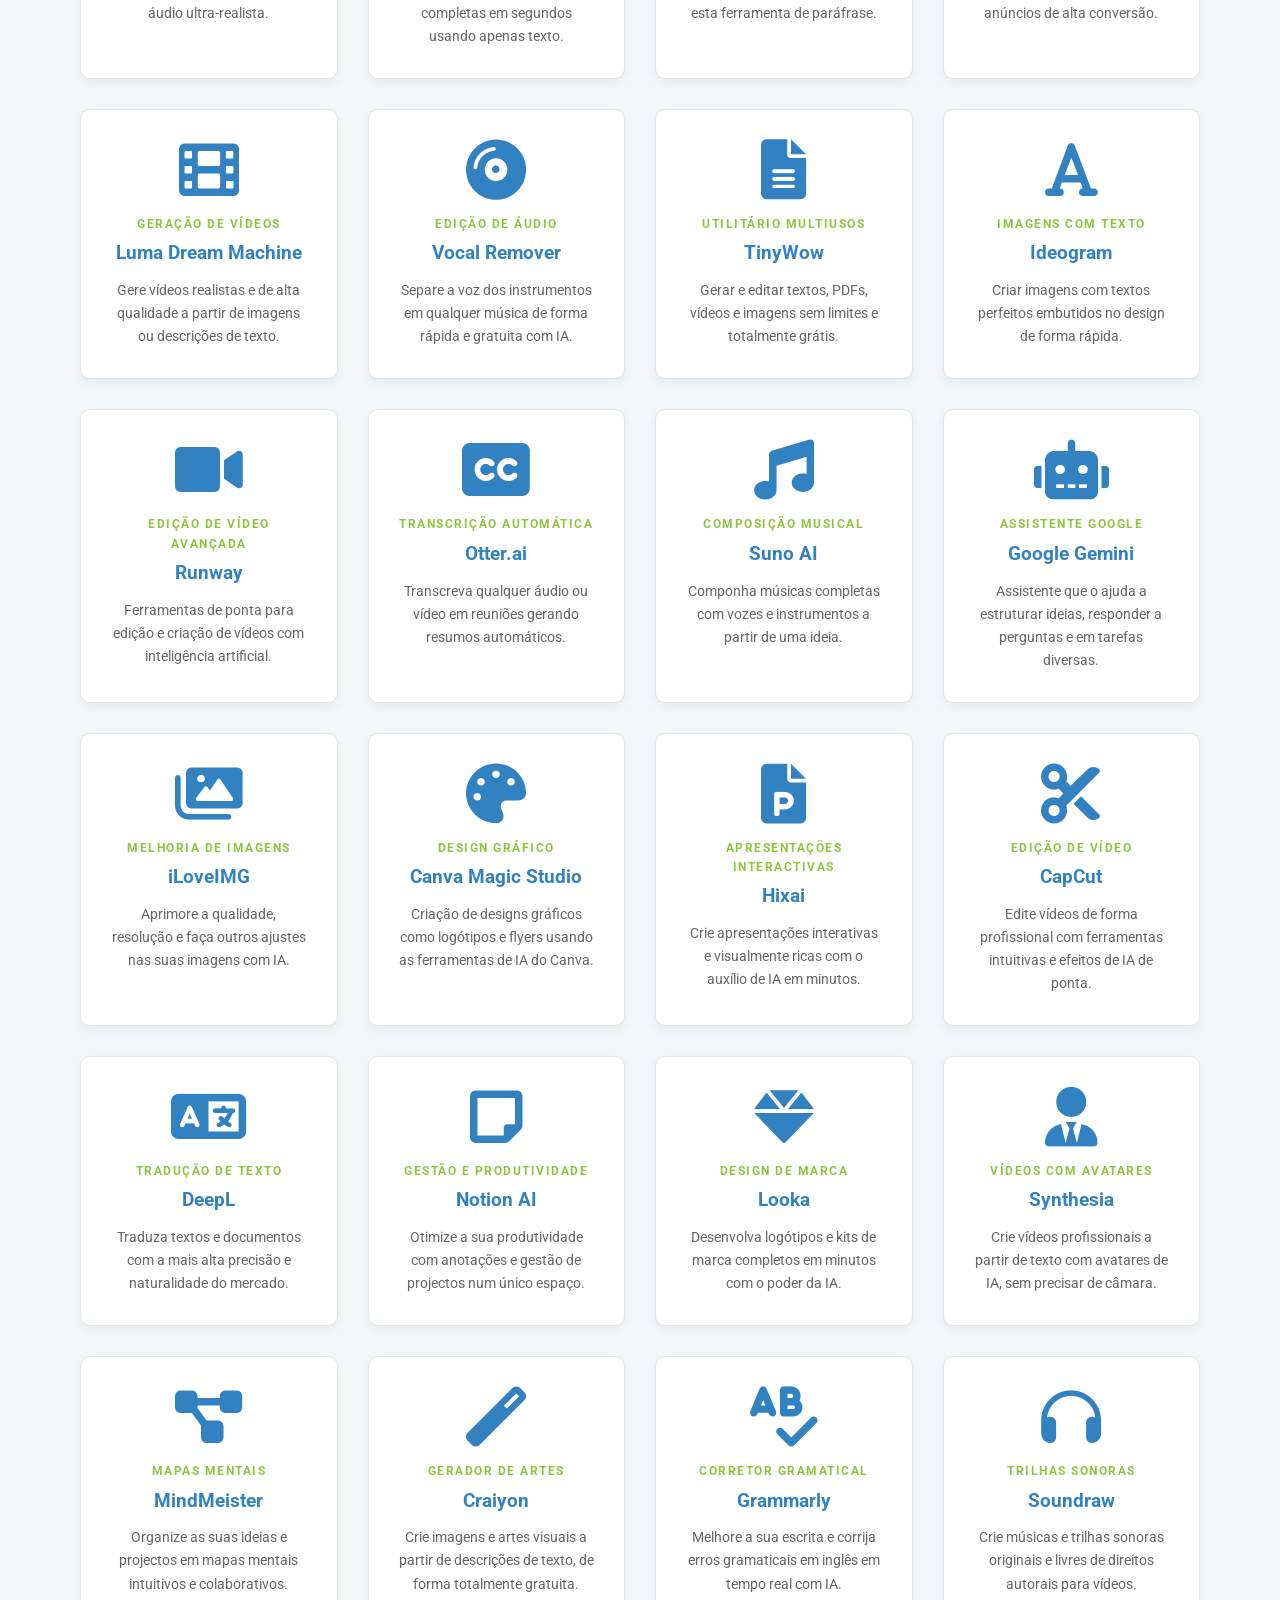
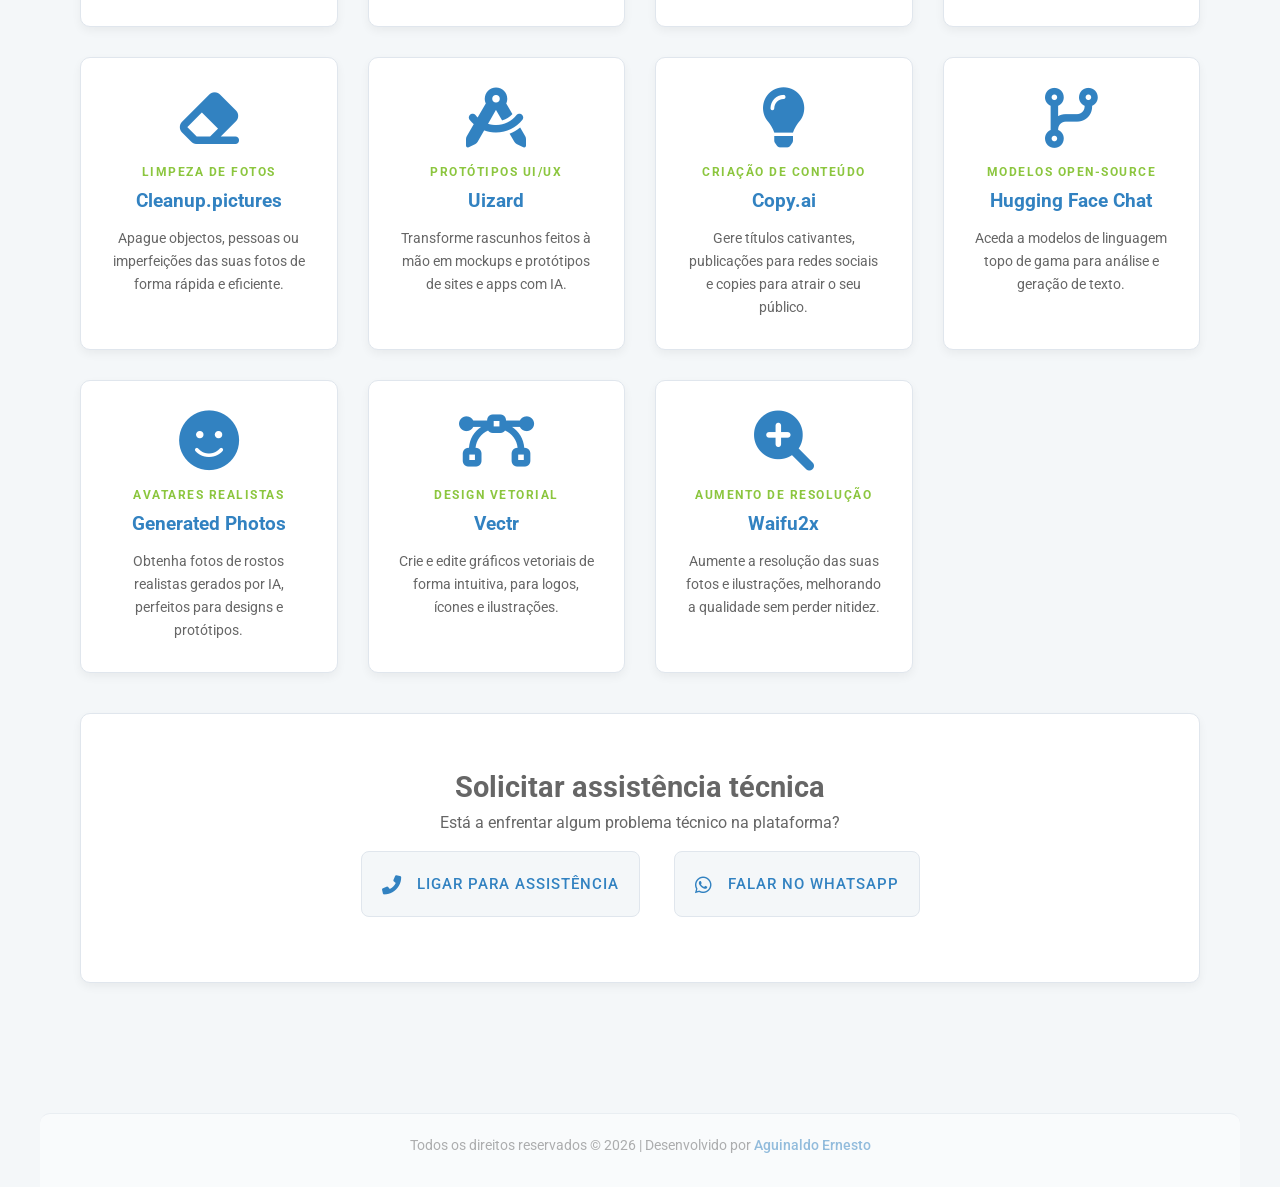
==== commit 4980cf2c: "update visual" ====
--- a/index.html
+++ b/index.html
@@ -6,6 +6,7 @@
     <meta name="viewport" content="width=device-width, initial-scale=1.0">
     <title>Início | Automatizei</title>
     <link rel="stylesheet" href="css/style.css">
+    <link rel="stylesheet" href="css/start.css">
     <link rel="shortcut icon" href="img/ar logo.png" type="image/x-icon">
     <link rel="stylesheet" href="https://cdnjs.cloudflare.com/ajax/libs/font-awesome/6.0.0-beta3/css/all.min.css">
 </head>
@@ -19,8 +20,8 @@
         <nav class="main-nav">
             <ul>
                 <li><a href="index.html" class="active">Início</a></li>
-                <li><a href="sobre.html">Sobre</a></li>
-                <li><a href="suporte.html">Suporte</a></li>
+                <li><a href="about.html">Sobre</a></li>
+                <li><a href="support.html">Suporte</a></li>
             </ul>
         </nav>
         <div class="header-actions">
@@ -35,13 +36,12 @@
             <div class="hero-text">
                 <h2>BEM-VINDO AO AUTOMATIZEI</h2>
                 <p>
-                    <em><strong>"Sucesso sem esforço com Recursos Digitais que Elevam os Seus Padrões - Aguinaldo
-                            Ernesto"</strong></em><br>
+                    <em><strong>"Sucesso sem esforço com Recursos Digitais que Elevam os Seus Padrões"</strong></em><br>
                     Aqui encontra uma colecção de links diretos para inteligências artificiais que geram e editam
                     documentos, imagens, vídeos, mapas mentais, músicas e criam design do mais básico ao mais avançado -
                     tudo a custo zero ou com planos gratuitos generosos.
                 </p>
-                <a href="#tools" class="cta-button">Começar a automatizar</a>
+                <a href="#tools" class="cta-button"><i class="fas fa-rocket"></i> Começar a automatizar</a>
             </div>
             <div class="hero-image">
                 <img src="img/wellcome without bg.png" alt="Imagem de boas-vindas">
@@ -308,7 +308,7 @@
 
             <div id="no-results-main" style="display: none; text-align: center; padding: 20px;">
                 <p>Nenhuma ferramenta encontrada.</p>
-                <a href="suporte.html#sTool" class="cta-button" style="font-size: 0.9em;">Sugerir esta ferramenta</a>
+                <a href="support.html#sTool" class="cta-button" style="font-size: 0.9em;">Sugerir esta ferramenta</a>
             </div>
 
             <section class="contact-section ">
@@ -322,7 +322,7 @@
                 </div>
                 <div class="contact-card">
                     <div class="contact-info ">
-                        <i class="fab fa-whatsapp icon" style="color: #25D366;"></i>
+                        <i class="fab fa-whatsapp icon"></i>
                         <a href="https://wa.me/258849199234" target="_blank" style="text-decoration: none;">Falar no
                             WhatsApp</a>
                     </div>
@@ -342,6 +342,7 @@
     </button>
 
     <script src="js/script.js"></script>
+    <script src="js/start.js"></script>
 </body>
 
 </html>
--- a/css/style.css
+++ b/css/style.css
@@ -160,7 +160,6 @@
     transform: scale(1.1);
 }
 
-
 .scroll-top-button {
     position: fixed;
     right: 20px;
@@ -198,193 +197,6 @@
     color: var(--toggle-text);
 }
 
-.hero-section {
-    display: flex;
-    align-items: center;
-    justify-content: space-between;
-    padding: 100px 0;
-}
-
-.search-bar-container-main {
-    display: flex;
-    justify-content: center;
-    margin: 20px 0;
-}
-
-.searchInputMain {
-    width: 100%;
-    max-width: 500px;
-    padding: 15px 20px;
-    border: 1px solid var(--border-color);
-    border-radius: 50px 0 0 50px;
-    font-size: 1rem;
-    outline: none;
-    background-color: var(--bg-color);
-    color: var(--text-color-light);
-}
-
-.searchInputMain::placeholder {
-    color: var(--text-color-light);
-    font-size: 0.8rem;
-}
-
-.searchButtonMain {
-    padding: 15px 25px;
-    border: 1px solid var(--primary-color);
-    background-color: var(--primary-color);
-    color: var(--card-bg-color);
-    border-radius: 0 50px 50px 0;
-    cursor: pointer;
-    transition: background-color 0.3s;
-}
-
-.searchButton:hover {
-    background-color: var(--secondary-color);
-}
-
-.hero-text {
-    max-width: 50%;
-}
-
-.hero-text h2 {
-    font-size: 3.5em;
-    font-family: 'Roboto', 'Helvetica', sans-serif;
-    color: var(--secondary-color);
-    margin-bottom: 20px;
-}
-
-.hero-text p {
-    font-size: 1.2em;
-    color: var(--text-color-light);
-    margin: 20px 0;
-}
-
-.cta-button {
-    width: fit-content;
-    display: inline-block;
-    padding: 10px 20px;
-    background-color: var(--primary-color);
-    color: var(--card-bg-color);
-    text-decoration: none;
-    border-radius: 5px;
-    font-weight: 500;
-    margin: 5px;
-    text-transform: uppercase;
-    letter-spacing: 1px;
-    transition: background-color 0.3s, transform 0.3s;
-}
-
-.cta-button:hover {
-    background-color: var(--primary-color);
-    transform: translateY(-3px);
-    box-shadow: 0 5px 15px #0000001a;
-}
-
-.hero-image {
-    max-width: 50%;
-}
-
-.hero-image img {
-    max-width: 100%;
-    height: auto;
-    border-radius: 10px;
-}
-
-.tools-section {
-    padding: 80px 0;
-    text-align: center;
-}
-
-.tools-section h2 {
-    font-size: 2.5em;
-    font-family: 'Roboto', 'Helvetica', sans-serif;
-    color: var(--secondary-color);
-    margin-bottom: 50px;
-}
-
-.tools-grid {
-    display: grid;
-    grid-template-columns: repeat(auto-fit, minmax(250px, 1fr));
-    gap: 30px;
-}
-
-.tool-card {
-    background-color: var(--card-bg-color);
-    border: 1px solid var(--border-color);
-    padding: 30px;
-    border-radius: 10px;
-    box-shadow: 0 4px 10px #0000000d;
-    text-align: center;
-    text-decoration: none;
-    color: var(--text-color-light);
-    transition: transform 0.3s, box-shadow 0.3s;
-    display: block;
-}
-
-.tool-card:hover {
-    transform: translateY(-5px);
-    box-shadow: 0 8px 20px #0000001a;
-}
-
-.tool-card i {
-    font-size: 60px;
-    color: var(--primary-color);
-    margin-bottom: 15px;
-}
-
-.tool-card h3 {
-    margin-bottom: 10px;
-    color: var(--primary-color);
-    font-family: 'Roboto', 'Helvetica', sans-serif;
-    font-weight: 700;
-}
-
-.tool-card p {
-    font-size: 0.9em;
-}
-
-.tool-task {
-    display: block;
-    font-size: 0.75em;
-    color: var(--accent-color);
-    text-transform: uppercase;
-    letter-spacing: 1.5px;
-    margin-bottom: 5px;
-    font-family: 'Roboto', sans-serif;
-    font-weight: 700;
-}
-
-.about-section {
-    display: flex;
-    align-items: center;
-    justify-content: center;
-    gap: 50px;
-    background-color: var(--card-bg-color);
-    padding: 60px;
-    border-radius: 10px;
-    box-shadow: 0 4px 10px #0000000d;
-    border: 1px solid var(--border-color);
-    margin-top: 40px;
-}
-
-.about-image {
-    max-width: 100%;
-    text-align: center;
-}
-
-.about-image img {
-    max-width: 100%;
-    height: auto;
-    border-radius: 10px;
-}
-
-
-.about-text h2 {
-    font-size: 2.5em;
-    font-family: 'Roboto', 'Helvetica', sans-serif;
-    color: var(--secondary-color);
-    margin-bottom: 20px;
-}
 
 .hidden {
     opacity: 0;
@@ -395,51 +207,6 @@
 .visible {
     opacity: 1;
     transform: translateY(0);
-}
-
-.contact-section {
-
-    align-items: center;
-    justify-content: center;
-    gap: 20px;
-    background-color: var(--card-bg-color);
-    padding: 50px;
-    border-radius: 10px;
-    box-shadow: 0 4px 10px #0000000d;
-    border: 1px solid var(--border-color);
-    margin-top: 40px;
-
-}
-
-.contact-card {
-    background-color: var(--bg-color);
-    border: 1px solid var(--border-color);
-    border-radius: 8px;
-    padding: 20px;
-    display: inline-block;
-    margin: 15px;
-}
-
-.contact-info {
-    display: flex;
-    align-items: center;
-}
-
-.contact-info i {
-    font-size: 1.5em;
-    color: var(--primary-color);
-    margin-right: 15px;
-}
-
-.contact-info a {
-    color: var(--primary-color);
-    font-size: 1.2em;
-    font-weight: 500;
-    transition: color 0.3s;
-}
-
-.contact-info a:hover {
-    color: var(--secondary-color);
 }
 
 .footer {
@@ -499,71 +266,6 @@
         height: 40px;
         margin: 10px;
     }
-
-    .hero-section {
-        flex-direction: column;
-        text-align: center;
-        padding: 60px 0;
-    }
-
-    .search-bar-container-main {
-        flex-direction: column;
-        margin: 40px 0;
-        align-items: center;
-    }
-
-    .searchInputMain {
-        border-radius: 50px;
-        margin-bottom: 10px;
-    }
-
-    .searchButtonMain {
-        border-radius: 50px;
-        width: 100%;
-        max-width: 200px;
-    }
-
-    .hero-text,
-    .hero-image {
-        max-width: 85%;
-    }
-
-    .hero-text h2 {
-        font-size: 2.5em;
-        font-family: 'Roboto', 'Helvetica', sans-serif;
-    }
-
-    .hero-image {
-        margin-top: 30px;
-    }
-
-    .about-section {
-        flex-direction: column;
-        padding: 40px;
-    }
-
-    .about-image {
-        max-width: 50%;
-    }
-
-    .about-image img {
-        max-width: 50%;
-    }
-
-    .about-text h2 {
-        font-size: 2em;
-        font-family: 'Roboto', 'Helvetica', sans-serif;
-    }
-
-    .tools-section h2 {
-        font-size: 2em;
-        font-family: 'Roboto', 'Helvetica', sans-serif;
-    }
-
-
-    .contact-card {
-        padding: 15px;
-    }
 }
 
 /* Telas de celular (tamanho máximo de 550px) */
@@ -593,47 +295,11 @@
         padding: 8px 10px;
     }
 
-    .hero-text h2 {
-        font-size: 2em;
-    }
-
-    .hero-text p {
-        font-size: 1em;
-    }
-
     .cta-button {
         padding: 12px 20px;
         font-size: 0.9em;
     }
 
-    .tools-grid {
-        gap: 20px;
-    }
-
-    .tool-card {
-        padding: 10px;
-        margin: 10px;
-    }
-
-    .tool-card i {
-        font-size: 48px;
-    }
-
-    .about-text h2,
-    .tools-section h2,
-    .support-section h2 {
-        font-size: 1.8em;
-        font-family: 'Roboto', 'Helvetica', sans-serif;
-    }
-
-    .about-image {
-        max-width: 60%;
-    }
-
-    .about-image img {
-        max-width: 45%;
-    }
-
 }
 
 /* Telas de celular menores (tamanho máximo de 380px) */
@@ -648,7 +314,4 @@
         margin-bottom: 1rem;
     }
 
-    .about-text p {
-        text-align: justify;
-    }
 }
--- a/css/start.css
+++ b/css/start.css
@@ -0,0 +1,309 @@
+.hero-section {
+    display: flex;
+    align-items: center;
+    justify-content: space-between;
+    padding: 100px 0;
+}
+
+.cta-button {
+    display: inline-block;
+    color: var(--primary-color);
+    text-decoration: none;
+    font-weight: 500;
+    text-transform: uppercase;
+    font-size: 0.8em;
+    letter-spacing: 1px;
+    background-color: var(--bg-color);
+    border: 1px solid var(--border-color);
+    border-radius: 8px;
+    padding: 20px;
+    margin: 15px;
+    transition: transform 0.3s, box-shadow 0.3s;
+}
+
+.cta-button i {
+    font-size: 1.5em;
+    color: var(--primary-color);
+    margin-right: 15px;
+}
+
+.cta-button:hover {
+    transform: translateY(3px);
+    box-shadow: 0 8px 20px #0000001a;
+}
+
+.hero-text {
+    max-width: 60%;
+}
+
+.hero-text h2 {
+    font-size: 3.8rem;
+    font-family: 'Roboto', 'Helvetica', sans-serif;
+    color: var(--secondary-color);
+    margin-bottom: 20px;
+}
+
+.hero-text p {
+    font-size: 1.2em;
+    color: var(--text-color-light);
+    margin: 20px 0;
+}
+
+.hero-image {
+    max-width: 40%;
+}
+
+.hero-image img {
+    max-width: 100%;
+    height: auto;
+    border-radius: 10px;
+}
+
+.tools-section {
+    padding: 80px 0;
+    text-align: center;
+}
+
+.tools-section h2 {
+    font-size: 2.5em;
+    font-family: 'Roboto', 'Helvetica', sans-serif;
+    color: var(--secondary-color);
+    margin-bottom: 50px;
+}
+
+.search-bar-container-main {
+    display: flex;
+    justify-content: center;
+    margin: 20px 0;
+}
+
+.searchInputMain {
+    width: 100%;
+    max-width: 500px;
+    padding: 15px 20px;
+    border: 1px solid var(--border-color);
+    border-radius: 50px 0 0 50px;
+    font-size: 1rem;
+    outline: none;
+    background-color: var(--bg-color);
+    color: var(--text-color-light);
+    transition: box-shadow 0.3s;
+}
+
+.searchInputMain:focus {
+    box-shadow: 0 0.5px 3px var(--primary-color);
+}
+.searchInputMain::placeholder {
+    color: var(--text-color-light);
+    font-size: 0.8rem;
+}
+
+.searchButtonMain {
+    padding: 15px 25px;
+    border: 1px solid var(--primary-color);
+    background-color: var(--primary-color);
+    color: var(--card-bg-color);
+    border-radius: 0 50px 50px 0;
+    cursor: pointer;
+    transition: trasnform 0.3s box-shadow 0.3s; 
+}
+
+.searchButtonMain:active {
+    transform: translateY(1px);
+    box-shadow: 0 8px 20px #0000001a;
+}
+
+.tools-grid {
+    display: grid;
+    grid-template-columns: repeat(auto-fit, minmax(250px, 1fr));
+    gap: 30px;
+}
+
+.tool-card {
+    background-color: var(--card-bg-color);
+    border: 1px solid var(--border-color);
+    padding: 30px;
+    border-radius: 10px;
+    box-shadow: 0 4px 10px #0000000d;
+    text-align: center;
+    text-decoration: none;
+    color: var(--text-color-light);
+    transition: transform 0.3s, box-shadow 0.3s;
+    display: block;
+}
+
+.tool-card:hover {
+    transform: translateY(-5px);
+    box-shadow: 0 8px 20px #0000001a;
+}
+
+.tool-card i {
+    font-size: 60px;
+    color: var(--primary-color);
+    margin-bottom: 15px;
+}
+
+.tool-card h3 {
+    margin-bottom: 10px;
+    color: var(--primary-color);
+    font-family: 'Roboto', 'Helvetica', sans-serif;
+    font-weight: 700;
+}
+
+.tool-card p {
+    font-size: 0.9em;
+}
+
+.tool-task {
+    display: block;
+    font-size: 0.75em;
+    color: var(--accent-color);
+    text-transform: uppercase;
+    letter-spacing: 1.5px;
+    margin-bottom: 5px;
+    font-family: 'Roboto', sans-serif;
+    font-weight: 700;
+}
+
+.contact-section {
+    align-items: center;
+    justify-content: center;
+    gap: 20px;
+    background-color: var(--card-bg-color);
+    padding: 50px;
+    border-radius: 10px;
+    box-shadow: 0 4px 10px #0000000d;
+    border: 1px solid var(--border-color);
+    margin-top: 40px;
+
+}
+
+.contact-section h3 {
+    font-size: 1.8em;
+}
+
+.contact-card {
+    display: inline-block;
+    color: var(--primary-color);
+    text-decoration: none;
+    font-weight: 500;
+    text-transform: uppercase;
+    font-size: 0.8em;
+    letter-spacing: 1px;
+    background-color: var(--bg-color);
+    border: 1px solid var(--border-color);
+    border-radius: 8px;
+    padding: 20px;
+    margin: 15px;
+    transition: transform 0.3s, box-shadow 0.3s;
+}
+
+.contact-card i {
+    font-size: 1.5em;
+    color: var(--primary-color);
+    margin-right: 15px;
+}
+
+.contact-card:hover {
+    transform: translateY(3px);
+    box-shadow: 0 8px 20px #0000001a;
+}
+
+.contact-info {
+    display: flex;
+    align-items: center;
+}
+
+.contact-info i {
+    font-size: 1.5em;
+    color: var(--primary-color);
+    margin-right: 15px;
+}
+
+.contact-info a {
+    color: var(--primary-color);
+    font-size: 1.2em;
+    font-weight: 500;
+    transition: color 0.3s;
+}
+
+/* Telas de tablet (tamanho máximo de 878px) */
+@media (max-width: 878px) {
+
+    .hero-section {
+        flex-direction: column;
+        text-align: center;
+        padding: 40px 0;
+    }
+
+    .search-bar-container-main {
+        flex-direction: column;
+        margin: 40px 0;
+        align-items: center;
+    }
+
+    .searchInputMain {
+        border-radius: 50px;
+        margin-bottom: 10px;
+    }
+
+    .searchButtonMain {
+        border-radius: 50px;
+        width: 100%;
+        max-width: 200px;
+    }
+
+    .hero-text,
+    .hero-image {
+        max-width: 85%;
+    }
+
+    .hero-text h2 {
+        font-size: 2.5em;
+        font-family: 'Roboto', 'Helvetica', sans-serif;
+    }
+
+    .hero-image {
+        margin-top: 30px;
+    }
+
+    .tools-section h2 {
+        font-size: 2em;
+        font-family: 'Roboto', 'Helvetica', sans-serif;
+    }
+
+    .contact-card {
+        padding: 15px;
+    }
+}
+
+/* Telas de celular (tamanho máximo de 550px) */
+@media (max-width: 550px) {
+
+    .hero-text h2 {
+        font-size: 2em;
+    }
+
+    .hero-text p {
+        font-size: 1em;
+    }
+
+    .tools-grid {
+        gap: 20px;
+    }
+
+    .tool-card {
+        padding: 10px;
+        margin: 10px;
+    }
+
+    .tool-card i {
+        font-size: 48px;
+    }
+
+    .tools-section h2 {
+        font-size: 1.8em;
+        font-family: 'Roboto', 'Helvetica', sans-serif;
+    }
+
+}
